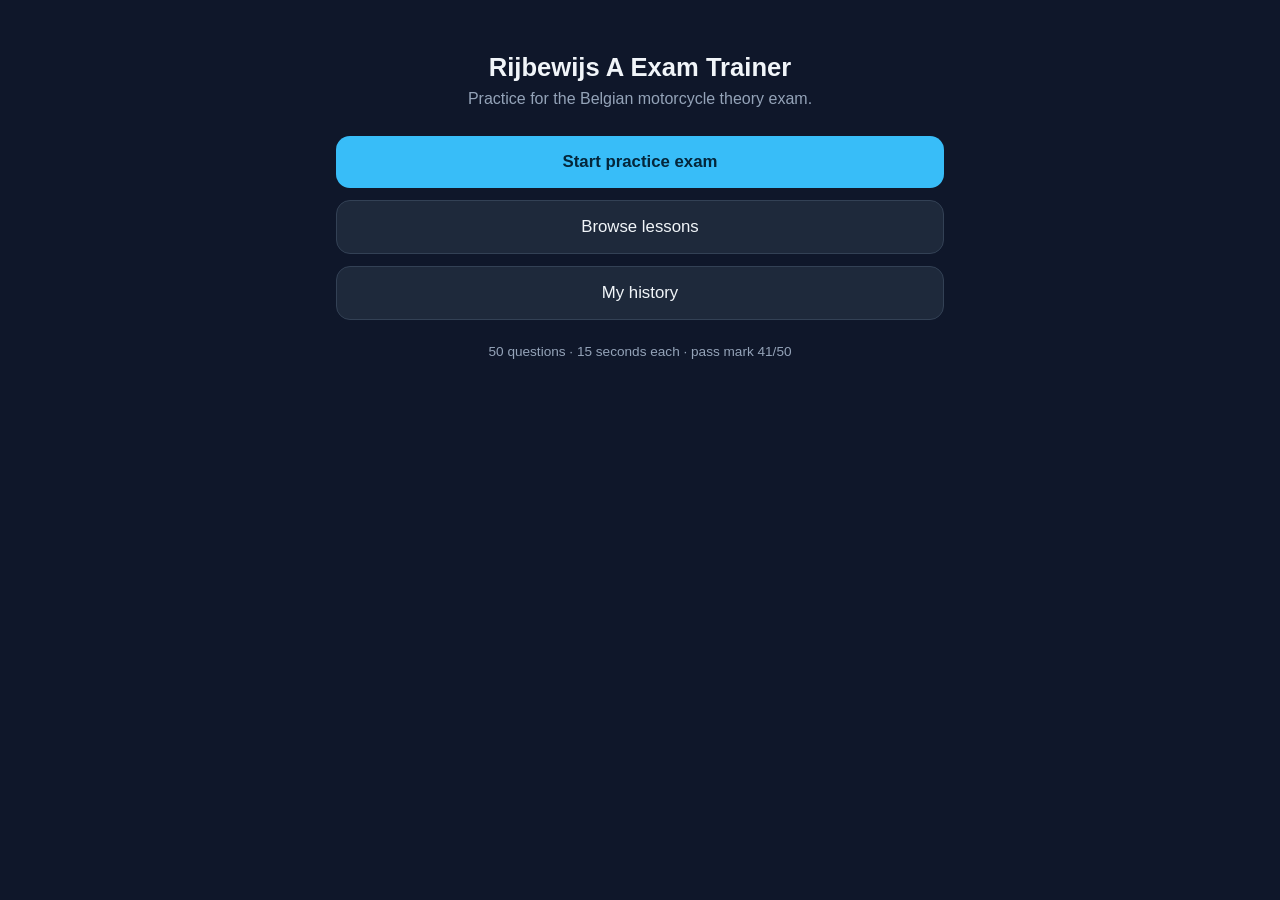
==== index.html @ baf0d2ee "Initial commit: Rijbewijs A theory trainer PWA Full study app for the Belgian motorcycle (A/A1/A2) t" ====
<!doctype html>
<html lang="en">
<head>
  <meta charset="UTF-8" />
  <meta name="viewport" content="width=device-width, initial-scale=1, viewport-fit=cover, maximum-scale=1" />
  <title>Rijbewijs A Trainer</title>
  <meta name="description" content="Practice trainer for the Belgian motorcycle (rijbewijs A) theory exam." />

  <link rel="manifest" href="manifest.json" />
  <meta name="theme-color" content="#0f172a" />

  <!-- iOS home-screen app behavior -->
  <meta name="apple-mobile-web-app-capable" content="yes" />
  <meta name="apple-mobile-web-app-status-bar-style" content="black-translucent" />
  <meta name="apple-mobile-web-app-title" content="Rijbewijs A" />
  <link rel="apple-touch-icon" href="icons/icon-180.png" />

  <link rel="icon" href="icons/icon-192.png" />
  <link rel="stylesheet" href="css/style.css" />
</head>
<body>
  <main id="app"></main>
  <script type="module" src="js/app.js"></script>
</body>
</html>
---- css/style.css ----
:root {
  --bg: #0f172a;
  --surface: #1e293b;
  --surface-2: #334155;
  --text: #f1f5f9;
  --text-dim: #94a3b8;
  --accent: #38bdf8;
  --accent-dark: #0284c7;
  --pass: #22c55e;
  --fail: #ef4444;
  --warn: #f59e0b;
  --radius: 14px;
  --safe-top: env(safe-area-inset-top, 0px);
  --safe-bottom: env(safe-area-inset-bottom, 0px);
}

* { box-sizing: border-box; }

html, body {
  margin: 0;
  padding: 0;
  background: var(--bg);
  color: var(--text);
  font-family: -apple-system, BlinkMacSystemFont, "Segoe UI", Roboto, sans-serif;
  -webkit-tap-highlight-color: transparent;
  overscroll-behavior-y: contain;
}

#app {
  max-width: 640px;
  margin: 0 auto;
  padding: calc(20px + var(--safe-top)) 16px calc(24px + var(--safe-bottom));
  min-height: 100vh;
}

h1, h2, h3 { line-height: 1.25; }

button {
  font-family: inherit;
  cursor: pointer;
}

/* ---- Home ---- */
.home-hero { text-align: center; margin: 32px 0 28px; }
.home-hero h1 { font-size: 1.6rem; margin: 0 0 6px; }
.home-sub { color: var(--text-dim); margin: 0; }

.home-actions { display: flex; flex-direction: column; gap: 12px; }

.btn-large { padding: 16px; font-size: 1.05rem; border-radius: var(--radius); border: none; }
.btn-primary { background: var(--accent); color: #04263a; font-weight: 700; }
.btn-primary:active { background: var(--accent-dark); }
.btn-secondary { background: var(--surface); color: var(--text); border: 1px solid var(--surface-2); }
.btn-secondary:active { background: var(--surface-2); }

.home-note { text-align: center; color: var(--text-dim); font-size: 0.85rem; margin-top: 24px; }

/* ---- Back link ---- */
.back-link {
  background: none;
  border: none;
  color: var(--accent);
  font-size: 0.95rem;
  padding: 8px 0;
  margin-bottom: 8px;
}

/* ---- Section title ---- */
.section-title { font-size: 1.3rem; margin: 4px 0 16px; }

/* ---- Category / lesson lists ---- */
.category-list, .lesson-list { display: flex; flex-direction: column; gap: 10px; }

.category-card, .lesson-card {
  display: flex;
  align-items: center;
  gap: 12px;
  background: var(--surface);
  border: 1px solid var(--surface-2);
  border-radius: var(--radius);
  padding: 14px 16px;
  color: var(--text);
  text-align: left;
  width: 100%;
}

.category-letter {
  flex-shrink: 0;
  width: 34px;
  height: 34px;
  border-radius: 8px;
  background: var(--accent);
  color: #04263a;
  display: flex;
  align-items: center;
  justify-content: center;
  font-weight: 700;
}

.category-name { flex: 1; font-weight: 600; }
.category-count { color: var(--text-dim); font-size: 0.8rem; flex-shrink: 0; }

.lesson-num {
  flex-shrink: 0;
  width: 28px;
  height: 28px;
  border-radius: 50%;
  background: var(--surface-2);
  display: flex;
  align-items: center;
  justify-content: center;
  font-size: 0.85rem;
  font-weight: 700;
}
.lesson-title { flex: 1; }

/* ---- Lesson diagrams ---- */
.lesson-diagram {
  margin: 16px 0;
  padding: 0;
}
.lesson-diagram img {
  width: 100%;
  border-radius: var(--radius);
  background: #f8fafc;
  display: block;
}

/* ---- Lesson detail ---- */
.source-link {
  display: inline-block;
  margin-top: 24px;
  color: var(--accent);
  font-size: 0.85rem;
  text-decoration: none;
}
.source-link:active { opacity: 0.7; }

.lesson-body { line-height: 1.55; }
.lesson-body h3 { color: var(--accent); font-size: 1rem; margin: 20px 0 8px; }
.lesson-body p { margin: 8px 0; }
.lesson-body ul, .lesson-body ol { padding-left: 20px; margin: 8px 0; }
.lesson-body li { margin: 4px 0; }
.lesson-body strong { color: #fff; }
.lesson-body table {
  width: 100%;
  border-collapse: collapse;
  margin: 10px 0;
  font-size: 0.9rem;
  overflow-x: auto;
  display: block;
}
.lesson-body th, .lesson-body td {
  border: 1px solid var(--surface-2);
  padding: 6px 8px;
  text-align: left;
}
.lesson-body th { background: var(--surface); }

/* ---- Exam ---- */
.exam-header { display: flex; justify-content: space-between; align-items: center; margin-bottom: 8px; }
.exam-progress { color: var(--text-dim); font-size: 0.9rem; }
.exam-timer { font-weight: 700; font-size: 1.1rem; }
.exam-timer.timer-urgent { color: var(--fail); }

.timer-bar-track { height: 6px; background: var(--surface-2); border-radius: 4px; overflow: hidden; margin-bottom: 20px; }
.timer-bar-fill { height: 100%; background: var(--accent); transition: width 1s linear; }

.exam-question { font-size: 1.15rem; margin: 0 0 20px; }

.exam-options { display: flex; flex-direction: column; gap: 10px; }
.option-btn {
  background: var(--surface);
  border: 1px solid var(--surface-2);
  color: var(--text);
  border-radius: var(--radius);
  padding: 14px 16px;
  text-align: left;
  font-size: 1rem;
}
.option-btn:active { background: var(--surface-2); }
.option-btn:disabled { opacity: 0.6; }
.option-btn.option-selected {
  border-color: var(--accent);
  background: var(--surface-2);
  opacity: 1;
}

.exam-live-score { color: var(--text-dim); font-size: 0.9rem; }

/* ---- Exam setup ---- */
.setup-intro { color: var(--text-dim); font-size: 0.9rem; margin-bottom: 20px; }
.setup-option {
  display: flex;
  align-items: center;
  justify-content: space-between;
  gap: 16px;
  background: var(--surface);
  border: 1px solid var(--surface-2);
  border-radius: var(--radius);
  padding: 14px 16px;
  margin-bottom: 12px;
}
.setup-option-title { font-weight: 600; font-size: 0.95rem; }
.setup-option-desc { color: var(--text-dim); font-size: 0.8rem; margin-top: 2px; }

.toggle-switch {
  flex-shrink: 0;
  width: 48px;
  height: 28px;
  border-radius: 14px;
  background: var(--surface-2);
  border: none;
  position: relative;
  padding: 0;
}
.toggle-switch::after {
  content: "";
  position: absolute;
  top: 3px;
  left: 3px;
  width: 22px;
  height: 22px;
  border-radius: 50%;
  background: #fff;
  transition: left 0.15s ease;
}
.toggle-switch.on { background: var(--accent); }
.toggle-switch.on::after { left: 23px; }

#begin-btn { margin-top: 12px; }

/* ---- Results ---- */
.results-summary { text-align: center; padding: 28px 16px; border-radius: var(--radius); margin-bottom: 20px; }
.results-summary.pass { background: rgba(34,197,94,0.15); border: 1px solid var(--pass); }
.results-summary.fail { background: rgba(239,68,68,0.15); border: 1px solid var(--fail); }
.results-score { font-size: 2.2rem; font-weight: 800; }
.results-verdict { font-size: 1.1rem; font-weight: 700; margin-top: 4px; }
.results-summary.pass .results-verdict { color: var(--pass); }
.results-summary.fail .results-verdict { color: var(--fail); }
.results-note { color: var(--text-dim); font-size: 0.85rem; margin-top: 6px; }

.results-actions { display: flex; flex-direction: column; gap: 10px; margin-bottom: 24px; }

.review-title { font-size: 1.05rem; margin-bottom: 12px; }
.review-list { display: flex; flex-direction: column; gap: 12px; }
.review-item { background: var(--surface); border: 1px solid var(--surface-2); border-radius: var(--radius); padding: 14px; }
.review-q { font-weight: 600; margin-bottom: 8px; }
.review-your-answer { color: var(--fail); font-size: 0.9rem; margin-bottom: 4px; }
.review-correct-answer { color: var(--pass); font-size: 0.9rem; margin-bottom: 6px; }
.review-explanation { color: var(--text-dim); font-size: 0.85rem; }
.review-lesson-link {
  display: inline-block;
  margin-top: 10px;
  background: none;
  border: none;
  color: var(--accent);
  font-size: 0.85rem;
  padding: 0;
}
.review-perfect { color: var(--pass); text-align: center; }

/* ---- Signs ---- */
.sign-shape-note { color: var(--text-dim); font-size: 0.85rem; margin: -8px 0 16px; }
.sign-grid {
  display: grid;
  grid-template-columns: repeat(auto-fill, minmax(140px, 1fr));
  gap: 10px;
}
.sign-card {
  background: var(--surface);
  border: 1px solid var(--surface-2);
  border-radius: 10px;
  padding: 10px;
  text-align: center;
  display: flex;
  flex-direction: column;
  align-items: center;
}
.sign-img { width: 56px; height: auto; margin-bottom: 6px; background: #fff; border-radius: 4px; padding: 4px; }
.sign-code { font-weight: 700; font-size: 0.8rem; color: var(--accent); }
.sign-meaning { font-size: 0.78rem; color: var(--text-dim); margin-top: 2px; line-height: 1.3; }

/* ---- History ---- */
.history-list { display: flex; flex-direction: column; gap: 8px; }
.history-item {
  display: flex;
  justify-content: space-between;
  align-items: center;
  background: var(--surface);
  border: 1px solid var(--surface-2);
  border-left-width: 4px;
  border-radius: 10px;
  padding: 12px 14px;
  font-size: 0.9rem;
}
.history-item.pass { border-left-color: var(--pass); }
.history-item.fail { border-left-color: var(--fail); }
.history-date { color: var(--text-dim); }
.history-score { font-weight: 700; }
.history-item.pass .history-verdict { color: var(--pass); }
.history-item.fail .history-verdict { color: var(--fail); }
.history-empty { color: var(--text-dim); text-align: center; margin-top: 32px; }
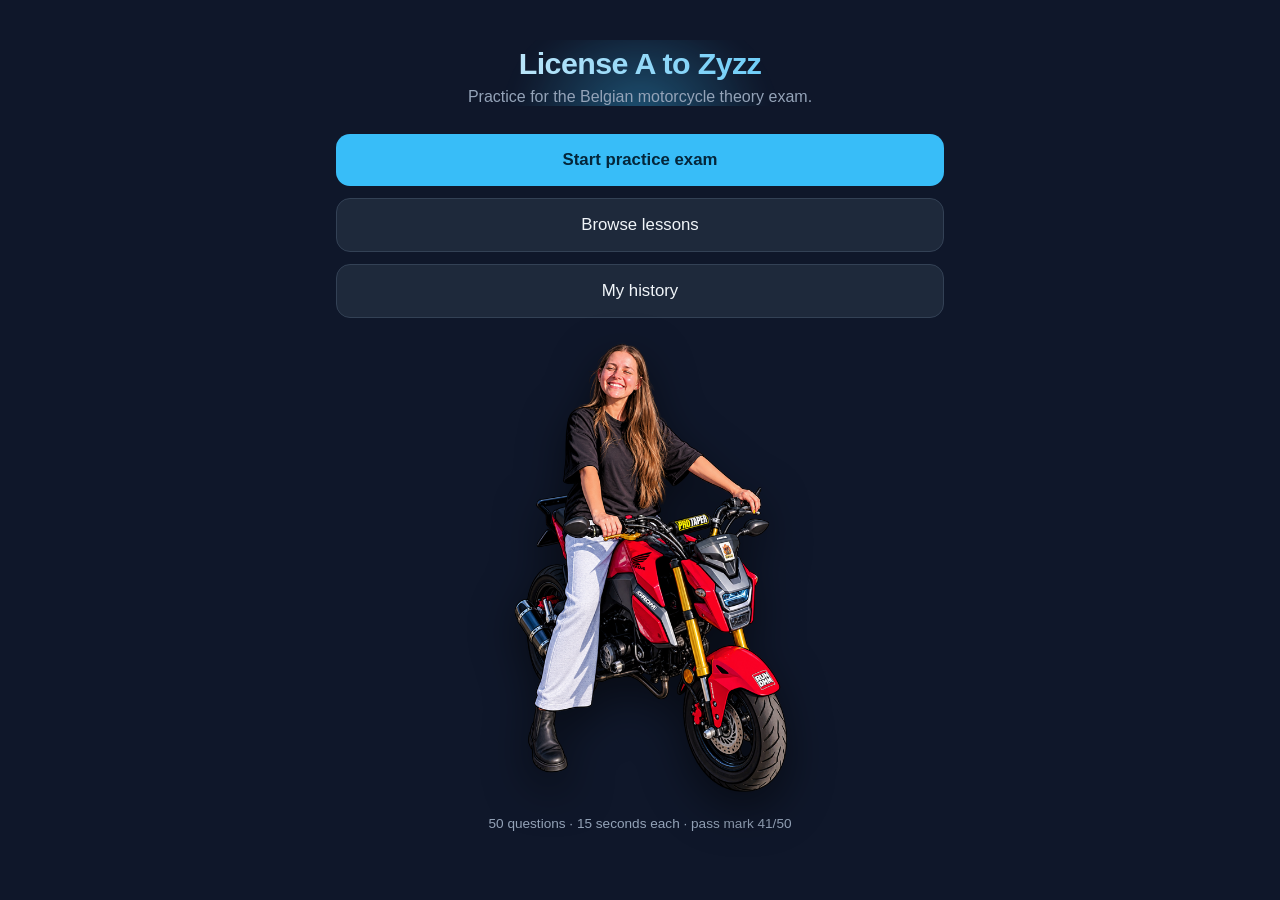
==== commit 48b3675a: "Rename to License A to Zyzz, fix navigation/exit bugs, add 41 wordless exam illustrations - Rename a" ====
--- a/index.html
+++ b/index.html
@@ -3,7 +3,7 @@
 <head>
   <meta charset="UTF-8" />
   <meta name="viewport" content="width=device-width, initial-scale=1, viewport-fit=cover, maximum-scale=1" />
-  <title>Rijbewijs A Trainer</title>
+  <title>License A to Zyzz</title>
   <meta name="description" content="Practice trainer for the Belgian motorcycle (rijbewijs A) theory exam." />
 
   <link rel="manifest" href="manifest.json" />
@@ -12,7 +12,7 @@
   <!-- iOS home-screen app behavior -->
   <meta name="apple-mobile-web-app-capable" content="yes" />
   <meta name="apple-mobile-web-app-status-bar-style" content="black-translucent" />
-  <meta name="apple-mobile-web-app-title" content="Rijbewijs A" />
+  <meta name="apple-mobile-web-app-title" content="A to Zyzz" />
   <link rel="apple-touch-icon" href="icons/icon-180.png" />
 
   <link rel="icon" href="icons/icon-192.png" />
--- a/css/style.css
+++ b/css/style.css
@@ -41,9 +41,51 @@
 }
 
 /* ---- Home ---- */
-.home-hero { text-align: center; margin: 32px 0 28px; }
-.home-hero h1 { font-size: 1.6rem; margin: 0 0 6px; }
-.home-sub { color: var(--text-dim); margin: 0; }
+.home-hero {
+  position: relative;
+  text-align: center;
+  margin: 20px 0 28px;
+  padding-top: 4px;
+  overflow: hidden;
+}
+.home-hero-glow {
+  position: absolute;
+  top: -60px;
+  left: 50%;
+  transform: translateX(-50%);
+  width: 340px;
+  height: 260px;
+  background: radial-gradient(closest-side, rgba(56, 189, 248, 0.35), transparent 75%);
+  filter: blur(10px);
+  pointer-events: none;
+  z-index: 0;
+}
+.home-hero-photo-wrap {
+  position: relative;
+  display: flex;
+  justify-content: center;
+  margin: 24px 0;
+}
+.home-hero-photo {
+  width: 100%;
+  max-width: 300px;
+  height: auto;
+  display: block;
+  filter: drop-shadow(0 16px 22px rgba(0, 0, 0, 0.5));
+}
+.home-hero h1 {
+  position: relative;
+  z-index: 1;
+  font-size: 1.9rem;
+  font-weight: 800;
+  letter-spacing: -0.02em;
+  margin: 0 0 6px;
+  background: linear-gradient(90deg, #f1f5f9, var(--accent));
+  -webkit-background-clip: text;
+  background-clip: text;
+  color: transparent;
+}
+.home-sub { position: relative; z-index: 1; color: var(--text-dim); margin: 0; }
 
 .home-actions { display: flex; flex-direction: column; gap: 12px; }
 
@@ -157,11 +199,84 @@
 }
 .lesson-body th { background: var(--surface); }
 
+.fault-legend {
+  display: flex;
+  flex-wrap: wrap;
+  gap: 6px 14px;
+  align-items: center;
+  margin: 14px 0 22px;
+  font-size: 0.85rem;
+  color: var(--text-dim);
+}
+.fault-badge {
+  display: inline-block;
+  padding: 3px 10px;
+  border-radius: 999px;
+  font-size: 0.75rem;
+  font-weight: 700;
+}
+.fault-badge-3 { background: rgba(245, 158, 11, 0.15); color: #f59e0b; border: 1px solid rgba(245, 158, 11, 0.4); }
+.fault-badge-4 { background: rgba(239, 68, 68, 0.15); color: #f87171; border: 1px solid rgba(239, 68, 68, 0.4); }
+
+.fault-group-title {
+  color: var(--text);
+  font-size: 0.92rem;
+  margin: 22px 0 8px;
+}
+.fault-list {
+  list-style: none;
+  padding: 0;
+  margin: 0 0 4px;
+  display: flex;
+  flex-direction: column;
+  gap: 8px;
+}
+.fault-item {
+  background: var(--surface);
+  border: 1px solid var(--surface-2);
+  border-left-width: 4px;
+  border-radius: 8px;
+  padding: 10px 12px;
+  font-size: 0.9rem;
+  line-height: 1.45;
+}
+.fault-item-3 { border-left-color: #f59e0b; }
+.fault-item-4 { border-left-color: #ef4444; }
+
 /* ---- Exam ---- */
-.exam-header { display: flex; justify-content: space-between; align-items: center; margin-bottom: 8px; }
+.exam-header { display: flex; align-items: center; gap: 12px; margin-bottom: 8px; }
+.exam-header-info { flex: 1; display: flex; justify-content: space-between; align-items: center; }
 .exam-progress { color: var(--text-dim); font-size: 0.9rem; }
 .exam-timer { font-weight: 700; font-size: 1.1rem; }
 .exam-timer.timer-urgent { color: var(--fail); }
+
+.exam-exit-btn {
+  flex-shrink: 0;
+  width: 32px;
+  height: 32px;
+  border-radius: 50%;
+  background: var(--surface);
+  border: 1px solid var(--surface-2);
+  color: var(--text-dim);
+  font-size: 1.2rem;
+  line-height: 1;
+  display: flex;
+  align-items: center;
+  justify-content: center;
+}
+.exam-exit-btn:active { background: var(--surface-2); color: var(--text); }
+
+.exam-question-image {
+  display: block;
+  max-width: 220px;
+  margin: 8px auto 16px;
+  border-radius: 10px;
+  background: #f8fafc;
+  padding: 10px;
+}
+
+#confirm-btn { margin-top: 20px; }
+#confirm-btn:disabled { opacity: 0.4; }
 
 .timer-bar-track { height: 6px; background: var(--surface-2); border-radius: 4px; overflow: hidden; margin-bottom: 20px; }
 .timer-bar-fill { height: 100%; background: var(--accent); transition: width 1s linear; }
@@ -187,6 +302,29 @@
 }
 
 .exam-live-score { color: var(--text-dim); font-size: 0.9rem; }
+
+.exit-confirm-overlay {
+  position: fixed;
+  inset: 0;
+  background: rgba(0, 0, 0, 0.6);
+  display: flex;
+  align-items: center;
+  justify-content: center;
+  padding: 24px;
+  z-index: 100;
+}
+.exit-confirm-box {
+  background: var(--surface);
+  border: 1px solid var(--surface-2);
+  border-radius: var(--radius);
+  padding: 20px;
+  max-width: 360px;
+  width: 100%;
+}
+.exit-confirm-text { margin: 0 0 18px; font-size: 1rem; line-height: 1.4; }
+.exit-confirm-actions { display: flex; flex-direction: column; gap: 10px; }
+.exit-confirm-quit { background: var(--fail); color: #fff; }
+.exit-confirm-quit:active { opacity: 0.85; }
 
 /* ---- Exam setup ---- */
 .setup-intro { color: var(--text-dim); font-size: 0.9rem; margin-bottom: 20px; }
